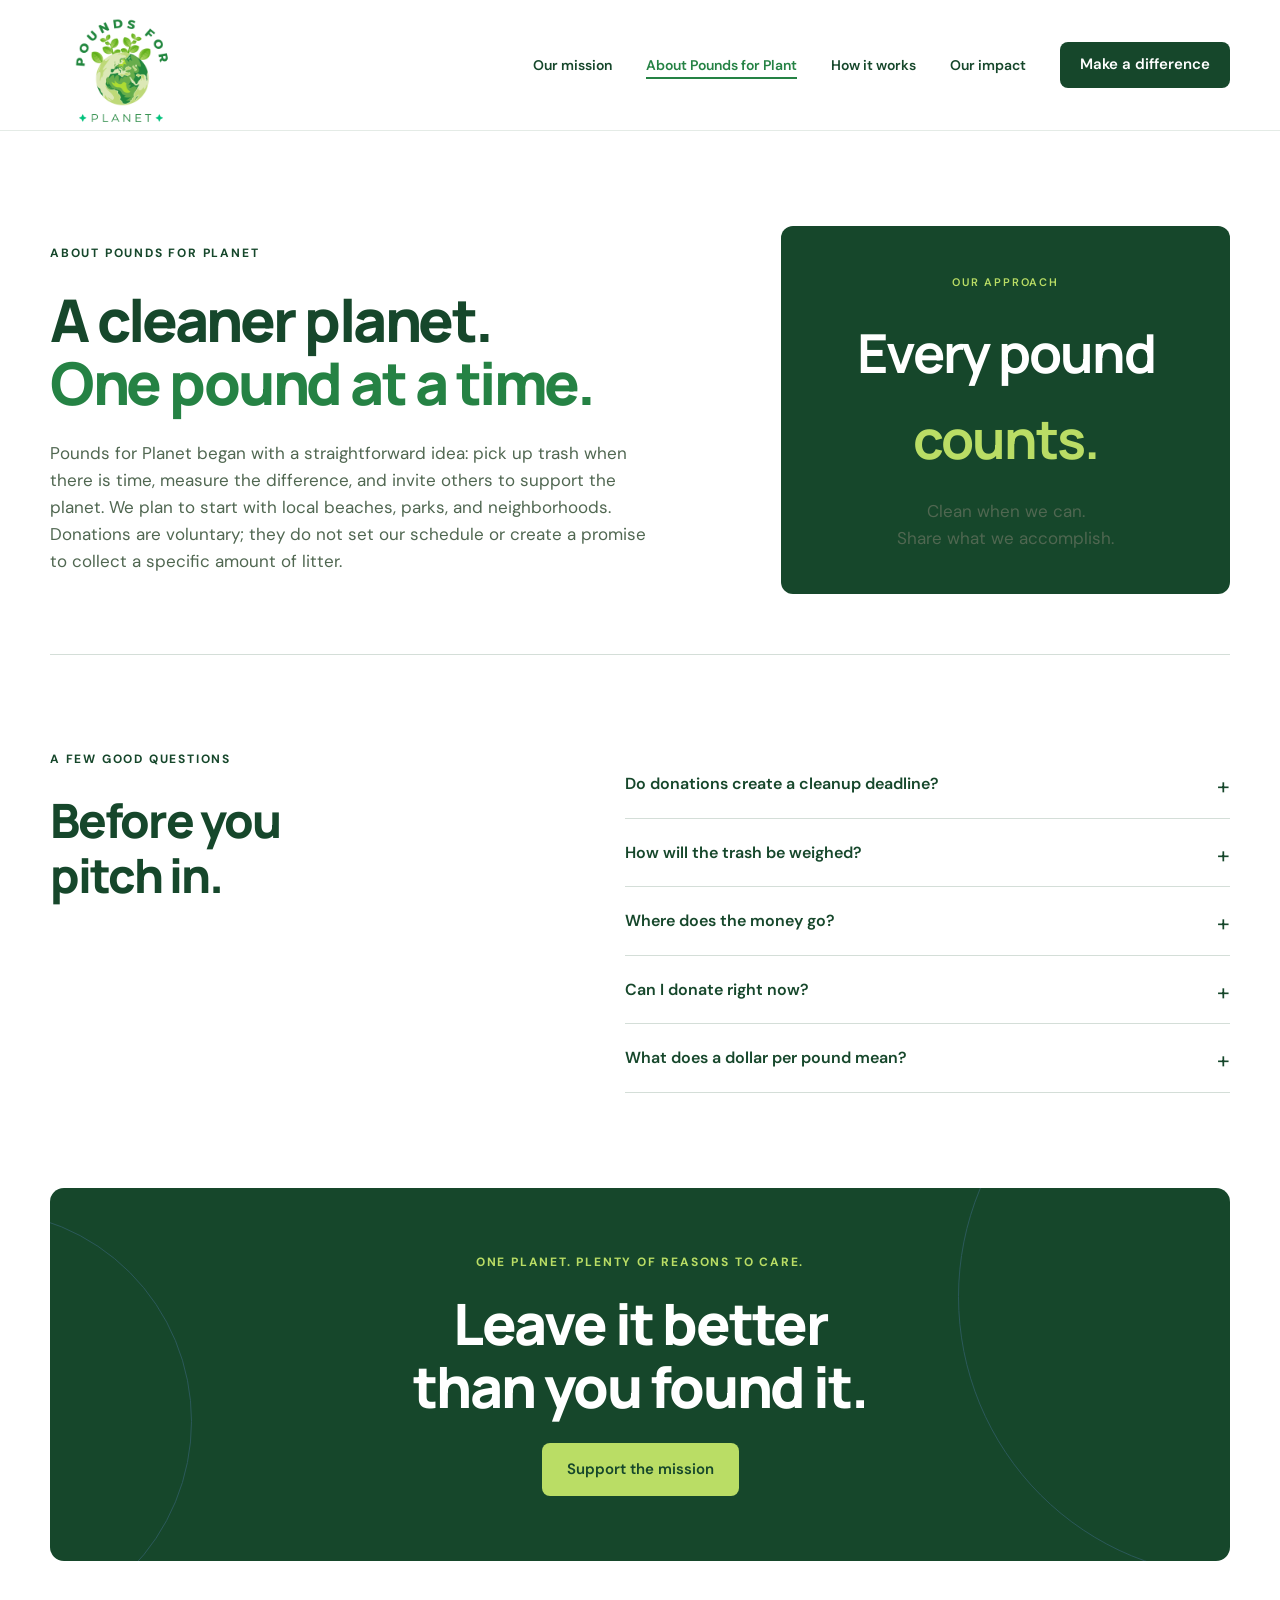
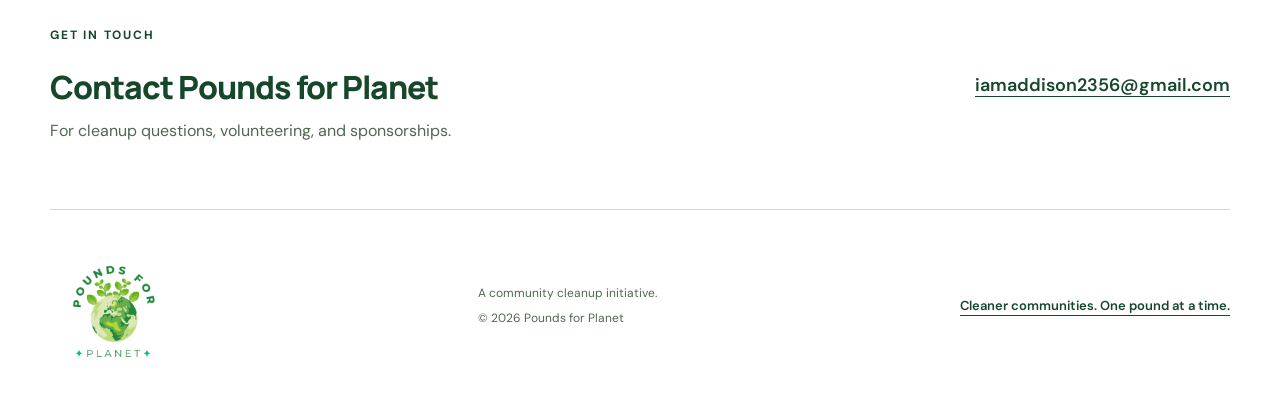
==== about.html @ 4239dbe8 "Add files via upload" ====
<!doctype html>
<html lang="en">
<head>
<meta charset="utf-8"><meta name="viewport" content="width=device-width, initial-scale=1">
<title>About Pounds for Planet | Our mission and cleanup approach</title>
<meta name="description" content="Learn how Pounds for Planet combines flexible local cleanups, measured progress, and voluntary support for environmental causes.">
<meta name="theme-color" content="#16472b">
<link rel="icon" type="image/jpeg" href="logo.jpg">
<link rel="stylesheet" href="styles.css"><script src="app.js" defer></script>
</head>
<body>
<a class="skip" href="#main">Skip to content</a>
<header class="header"><div class="reading-progress" aria-hidden="true"></div><div class="wrap nav-row">
<a class="brand" href="index.html" aria-label="Pounds for Planet home"><img class="brand-logo" src="logo.jpg" width="1536" height="1536" alt="Pounds for Planet"></a>
<button class="menu-toggle" aria-expanded="false" aria-controls="navigation">Menu <span aria-hidden="true">☰</span></button>
<nav id="navigation" aria-label="Main navigation"><a href="index.html#mission">Our mission</a><a href="about.html" class="section-active" aria-current="page">About Pounds for Plant</a><a href="index.html#how-it-works">How it works</a><a href="index.html#impact">Our impact</a><a class="button dark small" href="index.html#donate">Make a difference</a></nav>
</div></header>
<main id="main">
<section class="about-intro wrap section"><div><p class="eyebrow">ABOUT POUNDS FOR PLANET</p><h1>A cleaner planet.<br><span>One pound at a time.</span></h1><p>Pounds for Planet began with a straightforward idea: pick up trash when there is time, measure the difference, and invite others to support the planet. We plan to start with local beaches, parks, and neighborhoods. Donations are voluntary; they do not set our schedule or create a promise to collect a specific amount of litter.</p></div><div class="about-equation"><span>OUR APPROACH</span><strong>Every pound<br><span>counts.</span></strong><p>Clean when we can.<br>Share what we accomplish.</p></div></section>
<section class="section wrap faq-section"><div><p class="eyebrow">A FEW GOOD QUESTIONS</p><h2>Before you<br>pitch in.</h2></div><div class="faq-list">
<details><summary>Do donations create a cleanup deadline?</summary><p>No. Cleanups happen when time allows. A voluntary donation does not purchase a specific number of pounds or create a weekly quota.</p></details>
<details><summary>How will the trash be weighed?</summary><p>We plan to weigh collected litter, subtract the bag or container weight, and share the date, location, photos, and net weight after each cleanup.</p></details>
<details><summary>Where does the money go?</summary><p>We intend to support cleanup supplies and environmental causes. Before donations open, we will name the recipient organizations and explain the allocation, fees, and any project expenses. Transfers and receipts will be shared separately from funds raised.</p></details>
<details><summary>Can I donate right now?</summary><p>Donations are not open yet. You can explore a potential gift on our <a href="index.html#donate">support page</a>, but no payment is collected. A verified donation destination will be connected before fundraising begins.</p></details>
<details><summary>What does a dollar per pound mean?</summary><p>It can be a fundraising goal based on litter already removed: 100 pounds collected could inspire a $100 goal. It is not a promise to collect new trash in exchange for your donation.</p></details></div></section>
<section class="closing wrap"><p class="eyebrow">ONE PLANET. PLENTY OF REASONS TO CARE.</p><h2>Leave it better<br>than you found it.</h2><a href="index.html#donate" class="button lime">Support the mission</a></section>
<section class="wrap contact-section" id="contact" aria-labelledby="contact-heading"><div><p class="eyebrow">GET IN TOUCH</p><h2 id="contact-heading">Contact Pounds for Planet</h2><p>For cleanup questions, volunteering, and sponsorships.</p></div><a class="contact-email" href="mailto:iamaddison2356@gmail.com">iamaddison2356@gmail.com</a></section></main>
<footer class="wrap"><a class="brand" href="index.html"><img class="brand-logo" src="logo.jpg" width="1536" height="1536" alt="Pounds for Planet"></a><div><span>A community cleanup initiative.</span><p>© <span id="year">2026</span> Pounds for Planet</p></div><a class="text-link" href="index.html#how-it-works">Cleaner communities. One pound at a time.</a></footer>
</body></html>
---- styles.css ----
@import url('https://fonts.googleapis.com/css2?family=DM+Sans:wght@400;450;500;600;650;700&family=Manrope:wght@400;500;600;700;800&display=swap');
:root{--ink:#16472b;--muted:#506751;--lime:#badd65;--paper:#ffffff;--pale:#eef5e8;--border:#d4ded8}*{box-sizing:border-box}html{scroll-behavior:smooth;scroll-padding-top:100px}body{margin:0;background:var(--paper);color:var(--ink);font-family:'DM Sans',Arial,sans-serif;font-size:16px;line-height:1.6}a{color:inherit;text-decoration:none}button,input{font:inherit}button,a,input,summary{touch-action:manipulation}button{cursor:pointer}button:focus-visible,a:focus-visible,summary:focus-visible,input:focus-visible{outline:3px solid #00ac84;outline-offset:5px}.wrap{width:min(1240px,calc(100% - 100px));margin-inline:auto}.header{background:var(--paper);position:sticky;top:0;z-index:5;border-bottom:1px solid #e4ebe6}.nav-row{display:flex;justify-content:space-between;align-items:center;height:106px}.brand{display:inline-flex;align-items:center;gap:11px;font-family:Manrope,Arial,sans-serif;font-weight:800;letter-spacing:-.6px;font-size:19px;line-height:1.05}.brand-symbol{width:47px;height:47px;border:2px solid var(--ink);border-radius:50%;display:grid;place-items:center;font-size:35px;line-height:1;padding-bottom:5px}.brand-dot{color:#5d892b}nav{display:flex;align-items:center;gap:34px;font-size:14px;font-weight:600}nav>a:not(.button):hover,.text-link:hover{color:#258244}.button{border:0;border-radius:8px;padding:17px 25px;display:inline-flex;align-items:center;justify-content:center;gap:5px;font-size:15px;font-weight:600;line-height:1.3;transition:transform .2s,background .2s}.button:hover{transform:translateY(-2px)}.dark{background:var(--ink);color:white}.dark:hover{background:#246d40}.lime{background:var(--lime);color:var(--ink)}.small{padding:13px 20px}.menu-toggle{display:none}.hero{display:grid;grid-template-columns:1.03fr 1fr;gap:48px;align-items:center;padding-block:64px 82px}.eyebrow{font-weight:700;font-size:12px;letter-spacing:1.8px;margin:0 0 24px;display:flex;align-items:center;gap:10px}.little-line{height:2px;width:23px;background:var(--ink)}h1,h2,h3,p{margin-top:0}h1,h2{font-family:Manrope,Arial,sans-serif;font-weight:800;letter-spacing:-3px}h1{font-size:clamp(48px,5.5vw,77px);line-height:1.07;margin-bottom:26px}h1>span,h2>span{color:#258244}h2{font-size:clamp(34px,3.7vw,49px);line-height:1.16;letter-spacing:-2px;margin-bottom:25px}h3{font-family:Manrope,Arial,sans-serif;letter-spacing:-.6px;font-size:21px;line-height:1.35}p{margin-bottom:19px}.hero-description{font-size:17px;color:var(--muted);max-width:400px;line-height:1.75}.hero-actions{display:flex;align-items:center;gap:26px;margin-top:29px}.text-link{font-size:14px;font-weight:600;text-decoration:underline;text-underline-offset:5px}.hero-note{display:flex;gap:10px;align-items:center;margin-top:29px;color:var(--muted);font-size:13px}.check{display:grid;place-items:center;width:23px;height:23px;border-radius:50%;background:#e6efda;color:var(--ink);font-weight:700;flex-shrink:0}.hero-visual{height:550px;position:relative}.hero-visual>img{height:100%;width:100%;object-fit:cover;object-position:60% center;border-radius:100px 12px 12px 12px;background:#90d1d6}.photo-label{position:absolute;top:27px;right:22px;font-size:10px;letter-spacing:1.5px;color:var(--ink);background:rgba(255,255,255,.92);padding:8px 12px;border-radius:4px}.pledge{position:absolute;bottom:29px;left:-27px;background:var(--paper);padding:24px 30px 20px;border-radius:9px;box-shadow:0 12px 35px #16472b22;width:285px;transform:rotate(-4deg)}.pledge-top{font-size:10px;font-weight:700;letter-spacing:1.8px}.pledge>div{display:flex;align-items:center;gap:24px;font-family:Manrope,Arial,sans-serif;margin:8px 0}.pledge strong{font-size:48px;letter-spacing:-2px;line-height:1.3}.equals{font-size:26px;color:#75a442}.pledge p{font-size:13px;margin:0;color:var(--muted)}.round-label{position:absolute;right:-13px;bottom:53px;width:117px;height:117px;background:var(--lime);border-radius:50%;display:flex;align-items:center;justify-content:center;text-align:center;transform:scale(1);transform-origin:center;font-size:11px;line-height:1.5;font-weight:800;letter-spacing:1px;border:7px solid var(--paper)}.mission-strip{background:var(--lime);padding:22px 0}.strip-inner{display:flex;justify-content:space-between;align-items:center;font-family:Manrope,Arial,sans-serif;font-size:23px;font-weight:700;letter-spacing:-.5px}.asterisk{font-size:32px}.section{padding-block:95px}.mission{display:grid;grid-template-columns:1fr 1fr;gap:100px}.mission-body{padding-top:37px;font-size:17px;color:var(--muted)}.mission-body>p:first-child{font-size:20px;color:var(--ink);line-height:1.65}.mission-bottom{display:flex;gap:8px;margin-top:30px}.outline-pill{font-size:12px;border:1px solid var(--border);padding:5px 12px;border-radius:30px;font-weight:500;white-space:nowrap}.how-section{background:var(--pale)}.section-heading{display:flex;align-items:end;justify-content:space-between;gap:24px;margin-bottom:36px}.section-heading>p{color:var(--muted);font-size:15px}.steps{display:grid;grid-template-columns:repeat(3,1fr);gap:46px}.step-number{font-family:Manrope,Arial,sans-serif;font-size:44px;color:#789282;font-weight:500;letter-spacing:-2px}.step-rule{height:1px;background:#ccd8cf;margin:16px 0 25px}.steps h3{max-width:230px}.steps p{color:var(--muted);font-size:15px;max-width:295px;margin-bottom:0}.donation-section{display:grid;grid-template-columns:1fr 1fr;gap:100px;align-items:center;padding-block:112px}.donation-copy>p:not(.eyebrow){color:var(--muted);font-size:17px}.ratio-note{display:flex;align-items:center;gap:20px;margin-top:42px}.ratio{font-family:Manrope,Arial,sans-serif;font-size:65px;font-weight:800;letter-spacing:-4px}.ratio-note strong{font-size:15px}.ratio-note p{margin:3px 0 0;font-size:13px;color:var(--muted)}.donation-card{background:white;border:1px solid var(--border);border-radius:15px;padding:30px;box-shadow:0 15px 45px #16472b08}.card-top{display:flex;justify-content:space-between;align-items:center;margin-bottom:26px;gap:10px}.card-top h3{margin:0;font-size:22px}.field-label{font-size:13px;font-weight:600;display:block;margin-bottom:10px}.amount-options{display:grid;grid-template-columns:repeat(4,1fr);gap:9px;margin-bottom:24px}.amount-options button{background:white;border:1px solid var(--border);border-radius:6px;padding:12px 0;color:var(--ink);font-weight:650}.amount-options button.selected{background:var(--ink);color:white;border-color:var(--ink)}.amount-input{display:flex;align-items:center;border:1px solid var(--border);border-radius:6px;padding:11px 15px;gap:9px}.amount-input input{width:100%;min-width:0;border:none;color:var(--ink);font-weight:600;background:white;outline-offset:2px}.amount-input>span:last-child{font-size:12px;color:var(--muted)}.impact-result{background:#eff7e5;padding:21px;text-align:center;border-radius:8px;margin-top:23px}.impact-result>span{font-size:10px;letter-spacing:1.5px;font-weight:700}.impact-result>div{display:flex;justify-content:center;align-items:baseline;gap:12px;line-height:1.3;margin:8px 0}.impact-result output{font:800 63px Manrope,Arial,sans-serif;letter-spacing:-3px;overflow-wrap:anywhere}.impact-result strong{font-weight:600;font-size:19px}.impact-result p{font-size:13px;color:var(--muted);margin:0}.donate-button{width:100%;margin-top:22px;flex-wrap:wrap}.payment-status{font-size:12px;color:var(--muted);text-align:center;margin:14px 0 0}.impact-section{background:var(--ink);color:white}.impact-section>.wrap{display:grid;grid-template-columns:1fr 1fr;gap:90px;align-items:center}.impact-section .eyebrow{color:var(--lime)}.impact-section p{color:#d3e5d2;font-size:16px}.impact-panel{border:1px solid #588664;border-radius:10px;padding:30px;background:#205634}.impact-status{font-size:10px;letter-spacing:1.5px;color:var(--lime);margin-bottom:22px}.impact-panel h3{font-size:28px;line-height:1.2}.impact-panel>p{font-size:14px}.record-labels{display:flex;flex-wrap:wrap;gap:8px;margin:25px 0}.record-labels span{background:#ffffff0a;border:1px solid #588664;font-size:11px;border-radius:4px;padding:5px 9px}.record-footer{font-size:12px;color:#d3e5d2;border-top:1px solid #588664;padding-top:17px}.faq-section{display:grid;grid-template-columns:1fr 1.2fr;gap:70px}.faq-list details{border-bottom:1px solid var(--border)}summary{cursor:pointer;font-size:16px;font-weight:600;list-style:none;padding:21px 26px 21px 0;position:relative}summary::-webkit-details-marker{display:none}summary:after{content:'+';position:absolute;right:0;top:18px;font-size:23px;font-weight:400}details[open] summary:after{content:'−'}details p{font-size:15px;color:var(--muted);padding-right:26px}.closing{background:var(--ink);color:white;border-radius:14px;padding:65px;text-align:center;position:relative;overflow:hidden}.closing:before,.closing:after{content:'';width:420px;height:420px;border:1px solid #2b595a;border-radius:50%;position:absolute;top:0;left:-280px;pointer-events:none}.closing:after{left:auto;right:-290px;top:-150px;width:560px;height:560px}.closing .eyebrow{justify-content:center;color:var(--lime);margin-bottom:20px}.closing h2{font-size:57px;line-height:1.1;position:relative}.closing .button{position:relative}footer{display:flex;justify-content:space-between;align-items:center;gap:20px;padding-block:44px}footer>div{font-size:12px;color:var(--muted)}footer>div>p{margin:6px 0 0}footer>.text-link{font-size:13px}dialog{border:0;border-radius:16px;padding:44px;color:var(--ink);width:min(490px,calc(100% - 32px));box-shadow:0 24px 80px #0004}dialog::backdrop{background:#16472baa;backdrop-filter:blur(5px)}dialog h2{font-size:38px}.dialog-close{position:absolute;right:14px;top:10px;background:transparent;border:0;font-size:29px;color:var(--ink);width:36px;height:36px}.dialog-note{background:var(--pale);padding:20px;border-radius:8px;margin:20px 0}.dialog-note p{font-size:14px;margin:8px 0 0}.dialog-done{width:100%}.skip{position:fixed;left:15px;top:-80px;background:var(--lime);padding:10px;z-index:10}.skip:focus{top:12px}
@media(min-width:900px) and (prefers-reduced-motion:no-preference){.hero-copy{animation:rise .7s ease both}.hero-visual{animation:rise .9s ease both}.pledge{animation:gentle 7s ease-in-out infinite}@keyframes rise{from{opacity:0;transform:translateY(20px)}to{opacity:1;transform:translateY(0)}}@keyframes gentle{0%,100%{transform:rotate(-4deg) translateY(0)}50%{transform:rotate(-3deg) translateY(-7px)}}}
@media(max-width:1100px){.wrap{width:calc(100% - 64px)}.hero{gap:32px}.hero-visual{height:515px}.hero-actions{gap:17px}.hero-actions .button{padding:16px}.mission,.donation-section{gap:50px}nav{gap:24px}.strip-inner{font-size:19px}.steps{gap:30px}}
@media(max-width:800px){.wrap{width:calc(100% - 40px)}.nav-row{height:82px}.brand{font-size:17px}.brand-symbol{width:41px;height:41px;font-size:30px}.menu-toggle{display:flex;gap:12px;background:transparent;border:1px solid var(--border);color:var(--ink);border-radius:6px;padding:9px 12px;font-size:14px;align-items:center}nav{display:none;position:absolute;top:82px;left:0;right:0;padding:23px 20px;background:var(--paper);box-shadow:0 10px 15px #16472b10;align-items:stretch;gap:22px}nav.open{display:flex;flex-direction:column}.hero{grid-template-columns:1fr;padding:42px 0 58px;gap:43px}h1{font-size:64px}.hero-description{max-width:460px}.hero-visual{height:450px;margin-left:15px;margin-right:10px}.hero-visual>img{border-top-left-radius:80px;object-position:center}.pledge{left:-15px;bottom:23px;width:255px;padding:20px 25px}.pledge strong{font-size:42px}.round-label{width:103px;height:103px;font-size:10px;right:-10px}.photo-label{font-size:9px}.strip-inner{justify-content:center;gap:24px;font-size:18px}.strip-inner>span:nth-child(4),.strip-inner>span:nth-child(5){display:none}.section{padding-block:63px}.mission,.donation-section,.impact-section>.wrap,.faq-section{grid-template-columns:1fr;gap:26px}.mission-body{padding:0}.mission h2{margin-bottom:0}.section-heading{display:block;margin-bottom:27px}.section-heading>p br{display:none}.steps{gap:20px}.steps h3{font-size:18px}.steps p{font-size:14px}.step-number{font-size:38px}.donation-section{padding-block:72px}.donation-copy p br{display:none}.ratio-note{margin-top:23px;margin-bottom:18px}.donation-card{max-width:560px;width:100%;margin:auto}.faq-section{gap:10px}.closing{padding:42px 25px}.closing h2{font-size:46px}.closing .eyebrow{font-size:10px}footer{flex-wrap:wrap}footer>.text-link{display:none}}
@media(max-width:480px){h1{font-size:53px;letter-spacing:-2.5px}.eyebrow{font-size:10px;margin-bottom:20px}.hero-actions{gap:18px;align-items:start;flex-direction:column}.hero-actions .button{width:100%;padding:17px 15px}.hero-actions .text-link{align-self:center}.hero-note{font-size:12px;margin-top:23px}.hero-visual{height:390px;margin-right:4px}.hero-visual>img{object-position:67% center}.pledge{bottom:20px;width:228px;padding:18px 22px}.pledge strong{font-size:37px}.pledge>div{gap:21px}.round-label{bottom:47px;width:87px;height:87px;right:-6px;font-size:9px;border-width:5px}.photo-label{font-size:8px;letter-spacing:1px;padding:7px 9px;right:13px}.strip-inner{gap:13px;font-size:14px}.asterisk{font-size:24px}.mission-strip{padding:18px 0}h2{font-size:35px;letter-spacing:-1.5px}.mission-body>p:first-child{font-size:18px}.steps{grid-template-columns:1fr;gap:28px}.steps article{display:grid;grid-template-columns:52px 1fr;column-gap:19px}.step-rule{display:none}.step-number{grid-row:1/3;font-size:33px}.steps h3{max-width:none;font-size:19px;margin:3px 0 10px}.steps p{max-width:none;font-size:15px}.donation-card{padding:22px}.card-top h3{font-size:20px}.card-top .outline-pill{font-size:10px;padding:5px 8px}.impact-result output{font-size:56px}.impact-panel{padding:24px}.closing h2{font-size:38px}.closing .eyebrow{font-size:9px;letter-spacing:1px}.closing{padding:40px 18px}footer{align-items:start}footer>div{font-size:10px;text-align:right}.dialog-note{padding:16px}dialog{padding:36px 25px}dialog .eyebrow{margin-top:8px}}
@media(prefers-reduced-motion:reduce){html{scroll-behavior:auto}*,*:before,*:after{animation:none!important;transition:none!important}}
/* Scroll motion stays on decorative surfaces; the page keeps its native flow. */
.reading-progress{position:absolute;bottom:-1px;left:0;right:0;height:3px;background:#91bd44;transform:scaleX(0);transform-origin:left;pointer-events:none;z-index:2}.header{transition:box-shadow .25s}.header.has-scrolled{box-shadow:0 6px 24px #16472b0b}nav>a.section-active:not(.button){color:#258244;text-decoration:underline;text-underline-offset:7px;text-decoration-thickness:2px}.coast-frame{position:absolute;inset:0;overflow:hidden;border-radius:100px 12px 12px 12px;background:#90d1d6}.coast-frame img{height:100%;width:100%;object-fit:cover;object-position:60% center;transform:scale(1.14);will-change:transform}.round-label{will-change:transform}.mission-strip{overflow:hidden}.steps article{--step-progress:0}.step-rule{position:relative;overflow:hidden}.step-rule:after{content:'';position:absolute;inset:0;background:#258244;transform:scaleX(var(--step-progress));transform-origin:left}.step-number{transition:color .35s}.step-lit .step-number{color:#258244}.closing:before{transform:translateY(var(--closing-shift,0px))}.closing:after{transform:translateY(calc(var(--closing-shift,0px) * -1))}.faq-list details[open]>p{animation:faq-arrive .28s ease-out}@keyframes faq-arrive{from{opacity:0;transform:translateY(-5px)}to{opacity:1;transform:translateY(0)}}
@media(max-width:800px){.coast-frame{border-top-left-radius:80px}.coast-frame img{object-position:center}}
@media(max-width:480px){.coast-frame img{object-position:67% center}.steps article{position:relative;border-left:2px solid #ccd8cf;padding-left:17px}.steps article:before{content:'';position:absolute;left:-2px;top:0;bottom:0;width:2px;background:#258244;transform:scaleY(var(--step-progress));transform-origin:top}}
@media(prefers-reduced-motion:reduce){.coast-frame img{transform:none!important;will-change:auto}.round-label{will-change:auto}.closing:before,.closing:after{transform:none}.steps article{--step-progress:1!important}}
/* The supplied full logo is kept intact; only its surrounding whitespace is framed. */
.brand{width:142px;height:118px;display:grid;place-items:center;overflow:hidden;flex-shrink:0}.brand-logo{display:block;width:124px;height:124px;object-fit:contain;transform:scale(1.23);max-width:none}.nav-row{height:130px}.round-label{width:151px;height:151px;background:white;border:5px solid white;overflow:hidden;box-shadow:0 5px 20px #16472b14}.round-label img{width:100%;height:100%;object-fit:contain;transform:none;padding:3px}footer .brand{height:105px;width:125px}footer .brand-logo{width:110px;height:110px}
@media(max-width:800px){.nav-row{height:105px}.brand{height:96px;width:112px}.brand-logo{width:98px;height:98px}nav{top:105px}.round-label{width:135px;height:135px}html{scroll-padding-top:115px}}
@media(max-width:480px){.round-label{width:108px;height:108px;right:-6px;bottom:47px}footer .brand{width:106px;height:94px}footer .brand-logo{width:96px;height:96px}}
.about-intro{display:grid;grid-template-columns:1.45fr 1fr;gap:80px;align-items:center;padding-bottom:60px;border-bottom:1px solid var(--border)}.about-intro h1{font-size:clamp(39px,4.6vw,62px);letter-spacing:-2.5px}.about-intro h1 span{color:#258244}.about-intro>div>p:last-child{font-size:17px;max-width:610px;color:var(--muted);margin-bottom:0}.about-equation{background:var(--ink);border-radius:12px;color:white;padding:42px 30px;text-align:center}.about-equation>span{font-size:11px;letter-spacing:1.8px;color:var(--lime);font-weight:600}.about-equation>strong{display:block;font-family:Manrope,Arial,sans-serif;font-size:clamp(37px,4.2vw,58px);letter-spacing:-2px;margin:16px 0;white-space:nowrap}.about-equation strong span{color:var(--lime);padding:0 8px}.about-equation p{font-size:14px;color:#d3e5d2;margin:0}
@media(max-width:800px){.about-intro{grid-template-columns:1fr;gap:30px;padding-bottom:48px}.about-equation{max-width:460px;width:100%;padding:28px}.about-equation>strong{font-size:52px}.about-intro h1{font-size:45px}}
@media(max-width:480px){.about-intro h1{font-size:38px;letter-spacing:-1.8px}}
/* Keep the full About menu label readable on smaller laptops and tablets. */
@media(min-width:801px) and (max-width:1100px){.nav-row{height:105px}.brand{height:96px;width:112px}.brand-logo{width:98px;height:98px}.menu-toggle{display:flex;gap:12px;background:transparent;border:1px solid var(--border);color:var(--ink);border-radius:6px;padding:9px 12px;font-size:14px;align-items:center}nav{display:none;position:absolute;top:105px;left:0;right:0;padding:23px 32px;background:var(--paper);box-shadow:0 10px 15px #16472b10;align-items:stretch;gap:22px}nav.open{display:flex;flex-direction:column}html{scroll-padding-top:115px}}

/* Keep optional support separate from the verified cleanup record. */
.pledge strong{font-size:38px}.impact-totals{display:grid;grid-template-columns:repeat(3,1fr);gap:28px;padding:36px 0 55px;border-top:1px solid var(--border)}.impact-totals>div{display:flex;flex-direction:column;gap:6px}.impact-totals strong{font:800 48px Manrope,Arial,sans-serif;letter-spacing:-2px}.impact-totals small{font-size:20px;letter-spacing:0}.impact-totals span{font-size:16px;color:var(--muted)}.impact-totals>p{grid-column:1/-1;font-size:14px;color:var(--muted);margin:0}.field-label,.payment-status,.hero-note,.impact-result p{font-size:14px}.about-equation>strong{white-space:normal}.ratio-note .ratio{font-size:55px}.card-top{flex-wrap:wrap}.about-equation a,.faq-list a{text-decoration:underline}@media(max-width:480px){.impact-totals{gap:12px}.impact-totals strong{font-size:34px}.impact-totals span{font-size:14px}.impact-result output{font-size:48px}.pledge strong{font-size:34px}}

.contact-section{display:flex;align-items:center;justify-content:space-between;gap:30px;padding-block:65px;border-bottom:1px solid var(--border)}.contact-section h2{font-size:32px;letter-spacing:-1px;margin-bottom:12px}.contact-section p:last-child{margin:0;color:var(--muted)}.contact-email{font-size:18px;font-weight:600;text-decoration:underline;text-underline-offset:5px;overflow-wrap:anywhere;min-width:0}.contact-email:hover{color:#258244}@media(max-width:800px){.contact-section{align-items:flex-start;flex-direction:column;gap:20px;padding-block:48px}.contact-section h2{font-size:28px}.contact-email{font-size:16px}}
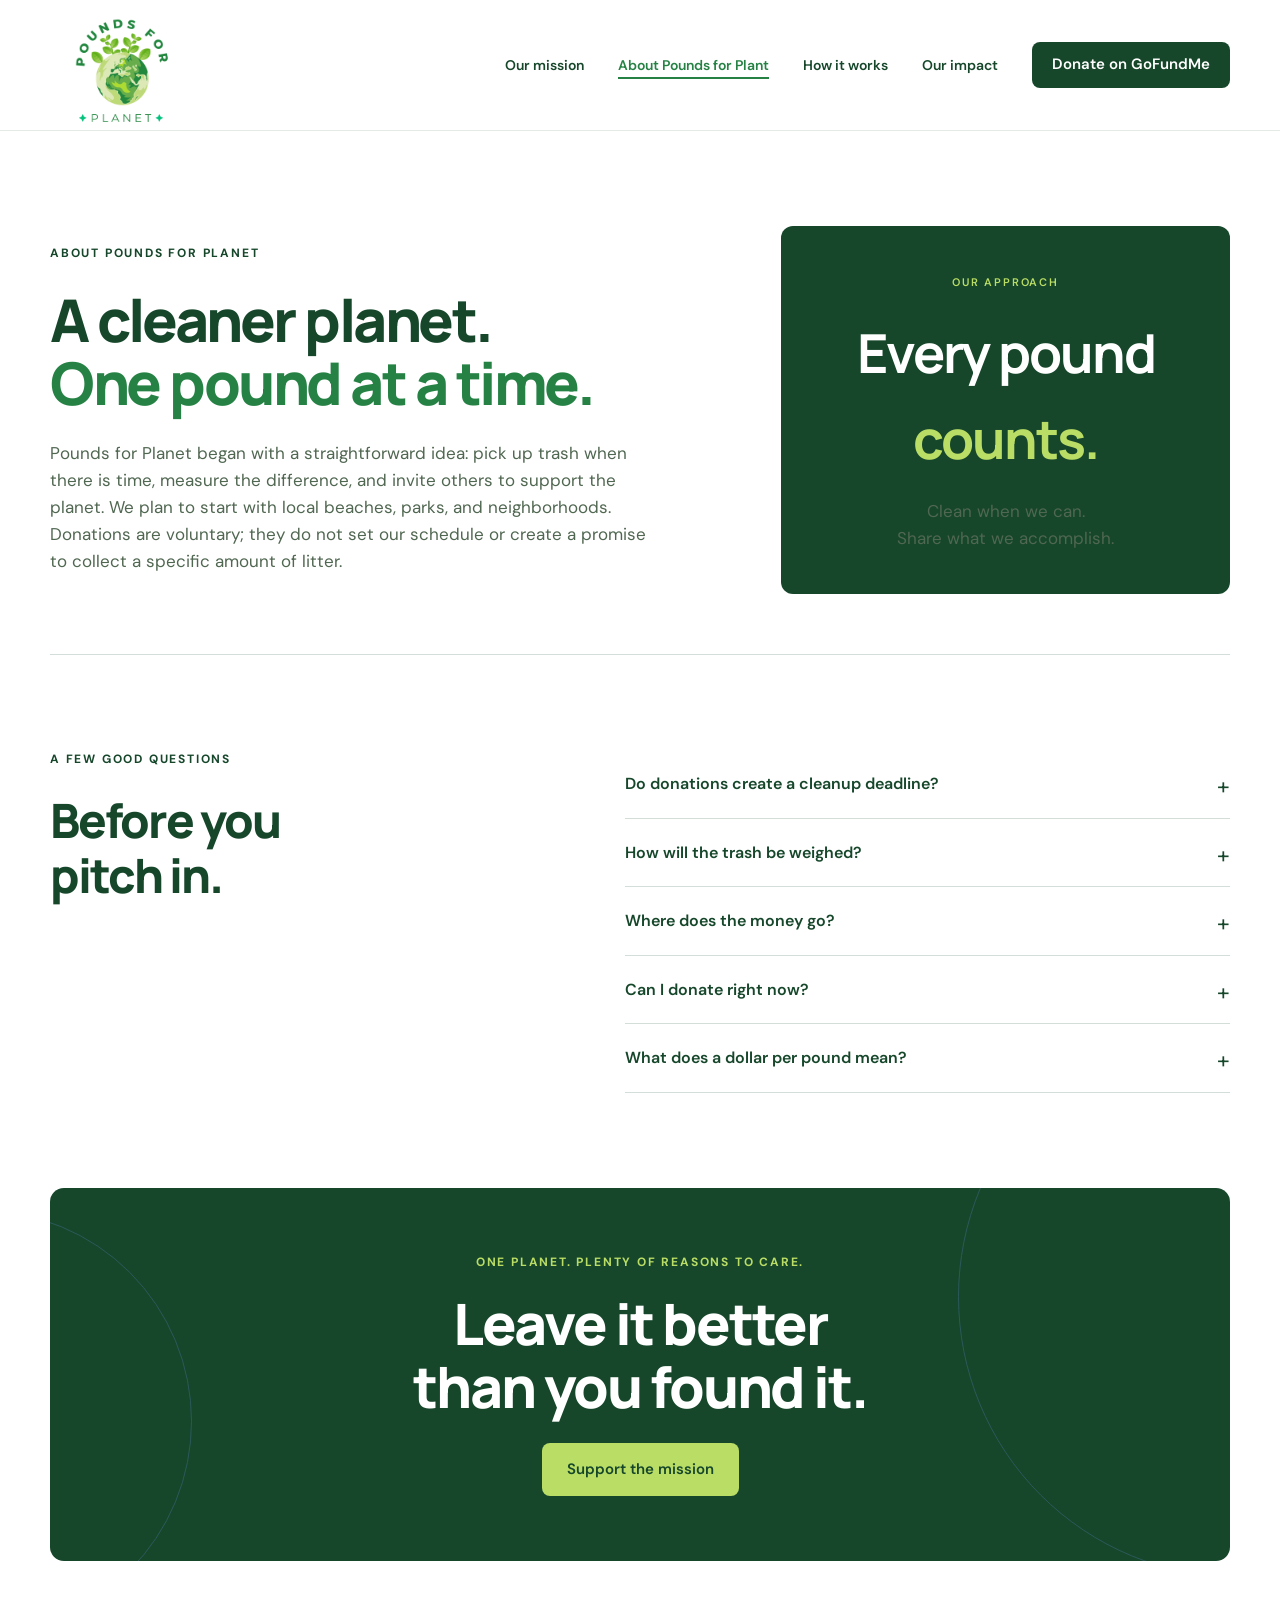
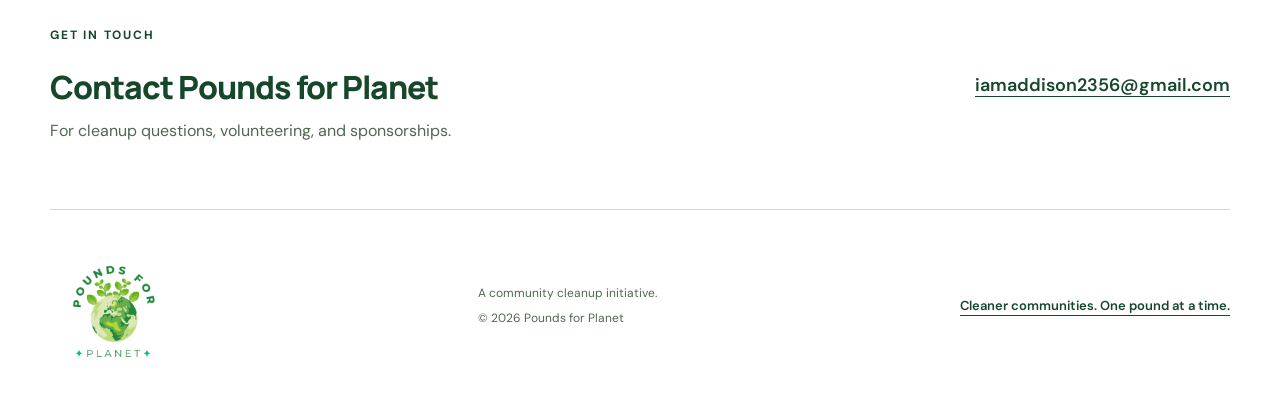
==== commit e25bae8a: "Add files via upload" ====
--- a/about.html
+++ b/about.html
@@ -13,17 +13,17 @@
 <header class="header"><div class="reading-progress" aria-hidden="true"></div><div class="wrap nav-row">
 <a class="brand" href="index.html" aria-label="Pounds for Planet home"><img class="brand-logo" src="logo.jpg" width="1536" height="1536" alt="Pounds for Planet"></a>
 <button class="menu-toggle" aria-expanded="false" aria-controls="navigation">Menu <span aria-hidden="true">☰</span></button>
-<nav id="navigation" aria-label="Main navigation"><a href="index.html#mission">Our mission</a><a href="about.html" class="section-active" aria-current="page">About Pounds for Plant</a><a href="index.html#how-it-works">How it works</a><a href="index.html#impact">Our impact</a><a class="button dark small" href="index.html#donate">Make a difference</a></nav>
+<nav id="navigation" aria-label="Main navigation"><a href="index.html#mission">Our mission</a><a href="about.html" class="section-active" aria-current="page">About Pounds for Plant</a><a href="index.html#how-it-works">How it works</a><a href="index.html#impact">Our impact</a><a class="button dark small" href="https://www.gofundme.com/f/pounds-for-planet-cleaner-communities-ahead">Donate on GoFundMe</a></nav>
 </div></header>
 <main id="main">
 <section class="about-intro wrap section"><div><p class="eyebrow">ABOUT POUNDS FOR PLANET</p><h1>A cleaner planet.<br><span>One pound at a time.</span></h1><p>Pounds for Planet began with a straightforward idea: pick up trash when there is time, measure the difference, and invite others to support the planet. We plan to start with local beaches, parks, and neighborhoods. Donations are voluntary; they do not set our schedule or create a promise to collect a specific amount of litter.</p></div><div class="about-equation"><span>OUR APPROACH</span><strong>Every pound<br><span>counts.</span></strong><p>Clean when we can.<br>Share what we accomplish.</p></div></section>
 <section class="section wrap faq-section"><div><p class="eyebrow">A FEW GOOD QUESTIONS</p><h2>Before you<br>pitch in.</h2></div><div class="faq-list">
 <details><summary>Do donations create a cleanup deadline?</summary><p>No. Cleanups happen when time allows. A voluntary donation does not purchase a specific number of pounds or create a weekly quota.</p></details>
 <details><summary>How will the trash be weighed?</summary><p>We plan to weigh collected litter, subtract the bag or container weight, and share the date, location, photos, and net weight after each cleanup.</p></details>
-<details><summary>Where does the money go?</summary><p>We intend to support cleanup supplies and environmental causes. Before donations open, we will name the recipient organizations and explain the allocation, fees, and any project expenses. Transfers and receipts will be shared separately from funds raised.</p></details>
-<details><summary>Can I donate right now?</summary><p>Donations are not open yet. You can explore a potential gift on our <a href="index.html#donate">support page</a>, but no payment is collected. A verified donation destination will be connected before fundraising begins.</p></details>
+<details><summary>Where does the money go?</summary><p>Funds raised through this project’s GoFundMe will help cover cleanup supplies and support environmental organizations. Recipient organizations have not been selected yet. We will share how funds are used and records of any contributions. Funds raised and money passed on to organizations will be reported separately.</p></details>
+<details><summary>Can I donate right now?</summary><p>Yes. Visit our <a href="https://www.gofundme.com/f/pounds-for-planet-cleaner-communities-ahead">GoFundMe fundraiser</a> to choose an amount and donate. Donations support this project and do not create a cleanup quota or deadline.</p></details>
 <details><summary>What does a dollar per pound mean?</summary><p>It can be a fundraising goal based on litter already removed: 100 pounds collected could inspire a $100 goal. It is not a promise to collect new trash in exchange for your donation.</p></details></div></section>
-<section class="closing wrap"><p class="eyebrow">ONE PLANET. PLENTY OF REASONS TO CARE.</p><h2>Leave it better<br>than you found it.</h2><a href="index.html#donate" class="button lime">Support the mission</a></section>
+<section class="closing wrap"><p class="eyebrow">ONE PLANET. PLENTY OF REASONS TO CARE.</p><h2>Leave it better<br>than you found it.</h2><a href="https://www.gofundme.com/f/pounds-for-planet-cleaner-communities-ahead" class="button lime">Support the mission</a></section>
 <section class="wrap contact-section" id="contact" aria-labelledby="contact-heading"><div><p class="eyebrow">GET IN TOUCH</p><h2 id="contact-heading">Contact Pounds for Planet</h2><p>For cleanup questions, volunteering, and sponsorships.</p></div><a class="contact-email" href="mailto:iamaddison2356@gmail.com">iamaddison2356@gmail.com</a></section></main>
 <footer class="wrap"><a class="brand" href="index.html"><img class="brand-logo" src="logo.jpg" width="1536" height="1536" alt="Pounds for Planet"></a><div><span>A community cleanup initiative.</span><p>© <span id="year">2026</span> Pounds for Planet</p></div><a class="text-link" href="index.html#how-it-works">Cleaner communities. One pound at a time.</a></footer>
 </body></html>
